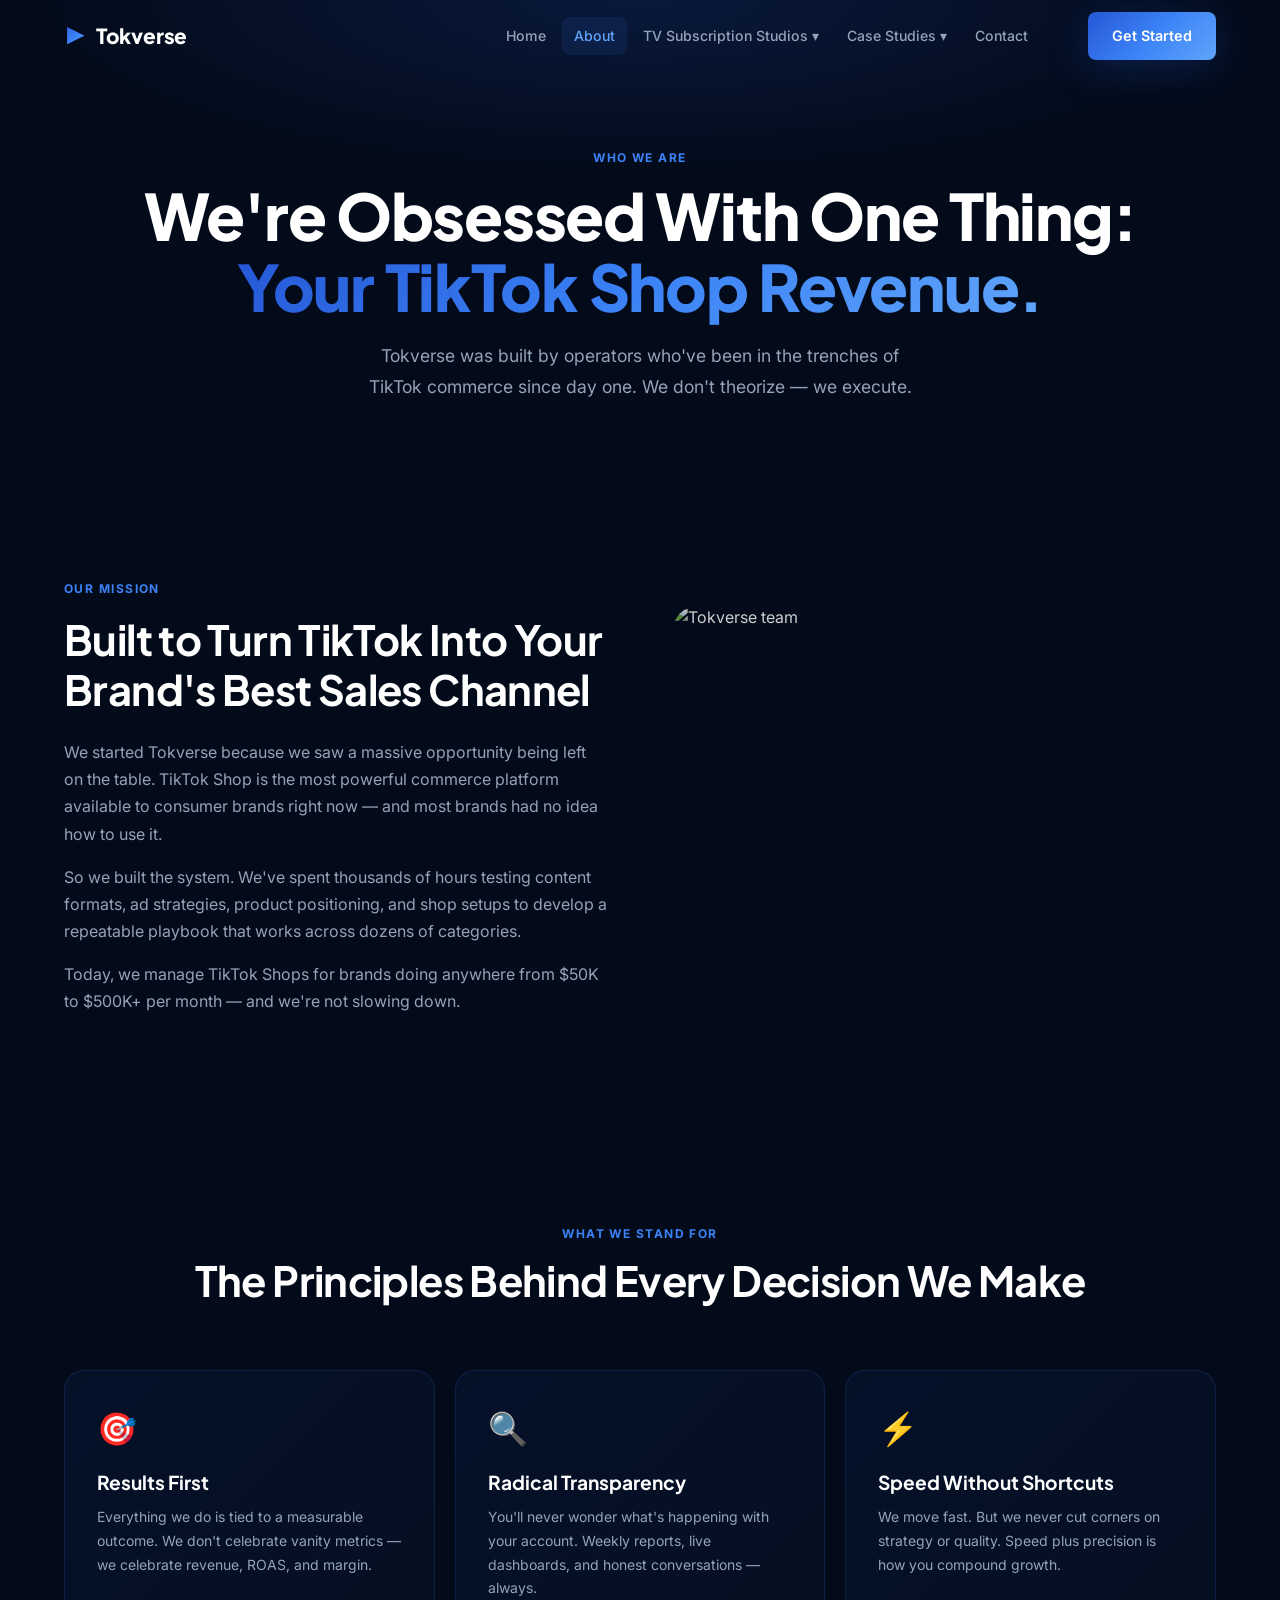
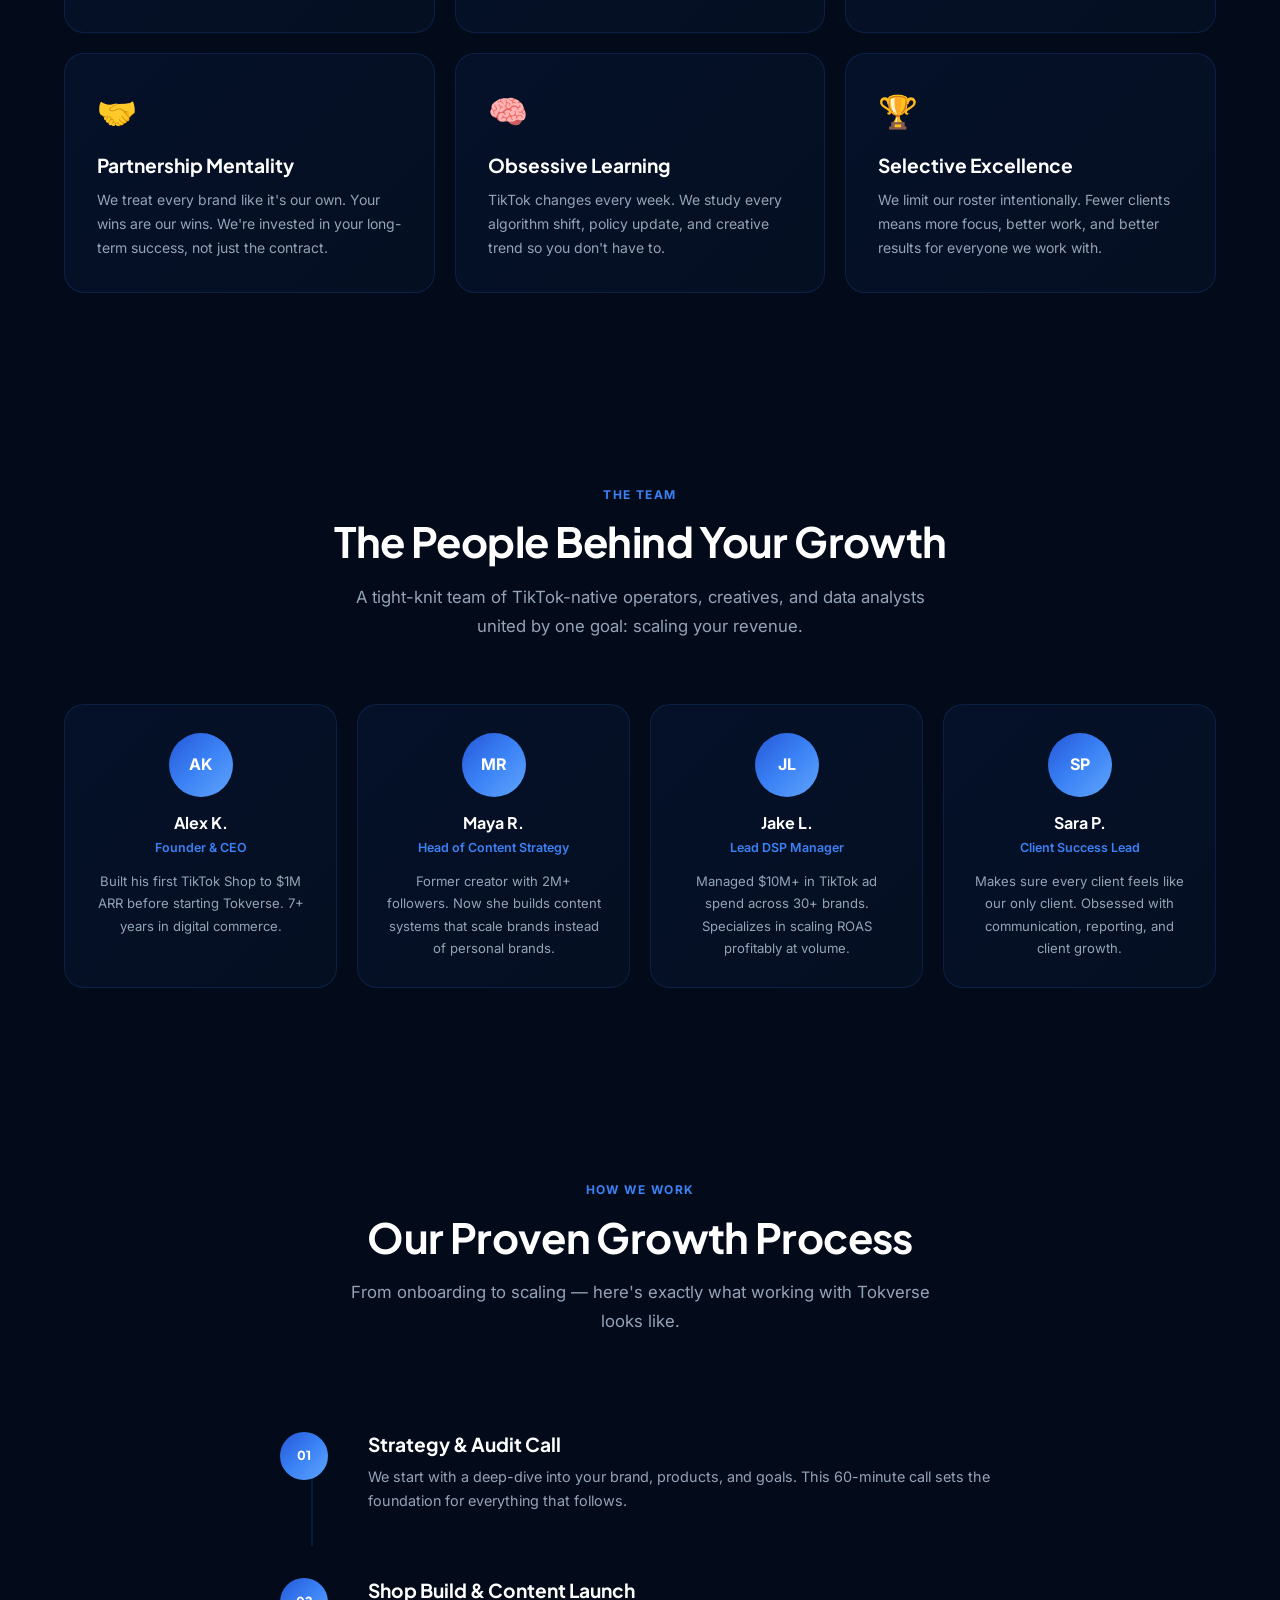
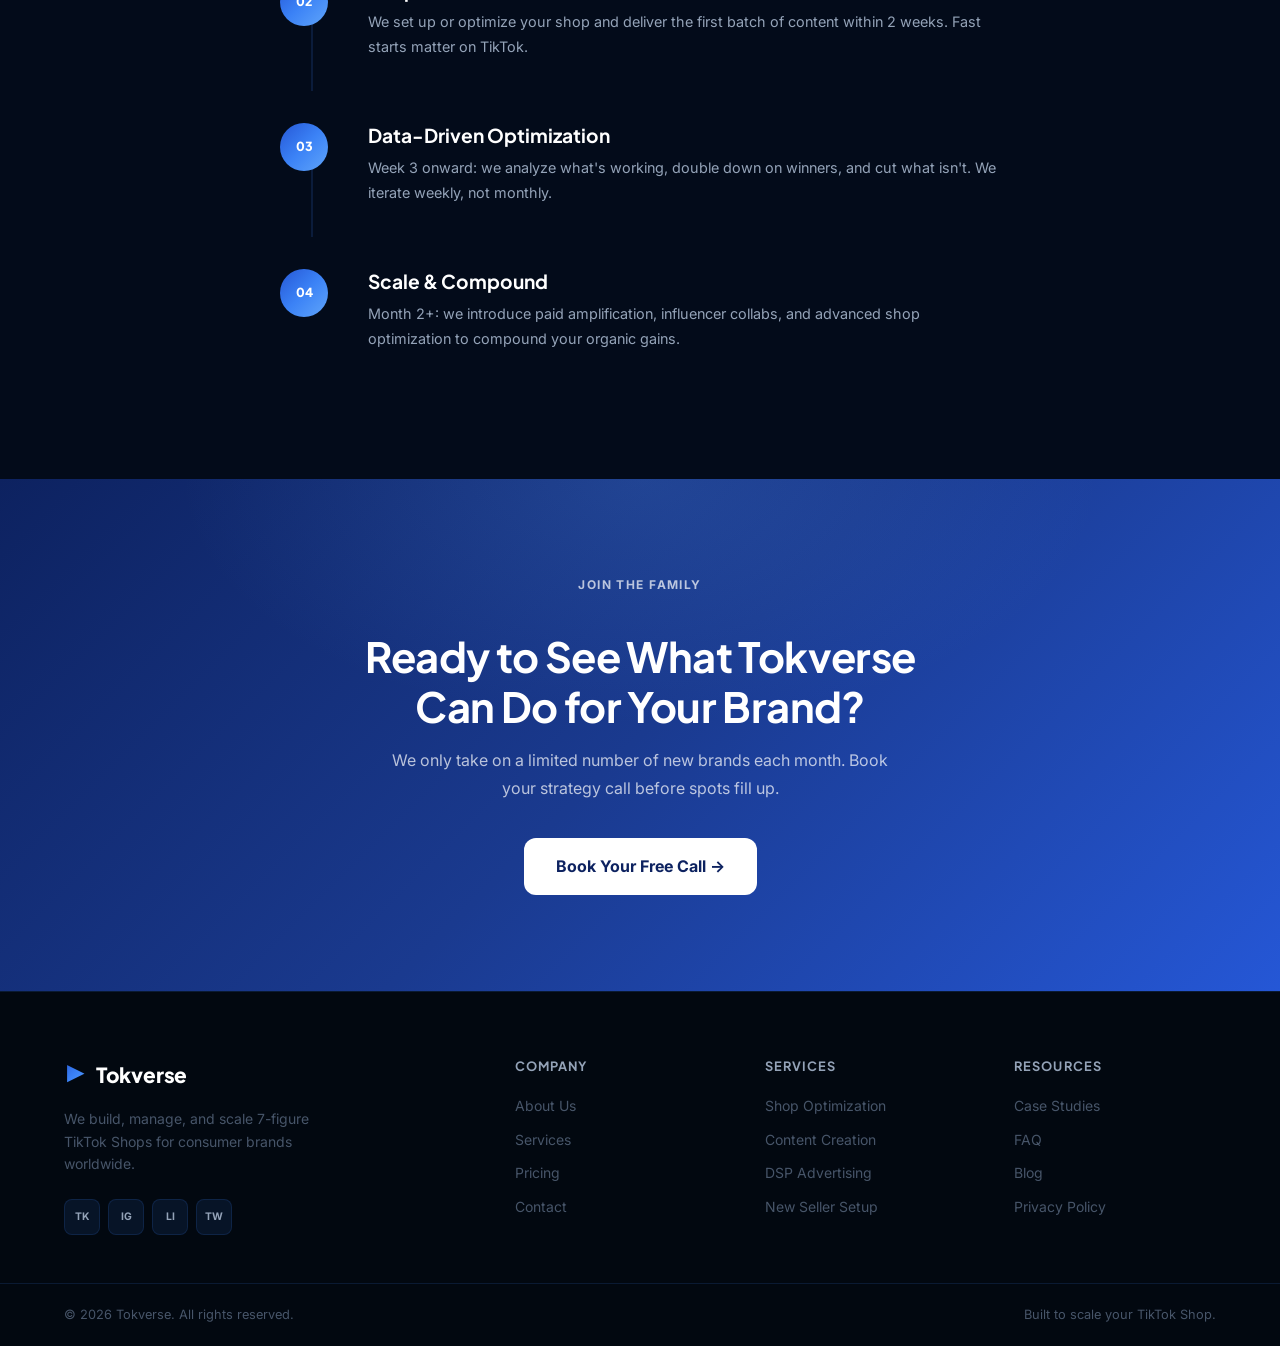
==== about.html @ 5b966907 "first commit" ====
<!DOCTYPE html>
<html lang="en">
<head>
  <meta charset="UTF-8" />
  <meta name="viewport" content="width=device-width, initial-scale=1.0" />
  <title>About Tokverse – TikTok Shop Growth Agency</title>
  <link rel="stylesheet" href="css/style.css" />
  <link href="https://fonts.googleapis.com/css2?family=Inter:wght@300;400;500;600;700;800;900&family=Plus+Jakarta+Sans:wght@400;500;600;700;800&display=swap" rel="stylesheet" />
</head>
<body>

  <!-- HEADER -->
  <header class="header" id="header">
    <nav class="nav container">
      <a href="index.html" class="logo">
        <span class="logo-icon">▶</span>
        <span class="logo-text">Tokverse</span>
      </a>
      <ul class="nav-links" id="navLinks">
        <li><a href="index.html" class="nav-link">Home</a></li>
        <li><a href="about.html" class="nav-link active">About</a></li>
        <li class="dropdown">
          <a href="#" class="nav-link">TV Subscription Studios <span>▾</span></a>
          <ul class="dropdown-menu">
            <li><a href="#">TikTok Shop</a></li>
            <li><a href="#">Content Creation</a></li>
            <li><a href="#">Brand Strategy</a></li>
          </ul>
        </li>
        <li class="dropdown">
          <a href="#" class="nav-link">Case Studies <span>▾</span></a>
          <ul class="dropdown-menu">
            <li><a href="#">Success Stories</a></li>
            <li><a href="#">Client Results</a></li>
          </ul>
        </li>
        <li><a href="contact.html" class="nav-link">Contact</a></li>
      </ul>
      <a href="contact.html" class="btn btn-primary">Get Started</a>
      <button class="hamburger" id="hamburger" aria-label="Toggle menu">
        <span></span><span></span><span></span>
      </button>
    </nav>
  </header>

  <!-- PAGE HERO -->
  <section class="page-hero">
    <div class="container">
      <p class="eyebrow">WHO WE ARE</p>
      <h1>We're Obsessed With One Thing:<br/><span class="gradient-text">Your TikTok Shop Revenue.</span></h1>
      <p class="page-hero-sub">Tokverse was built by operators who've been in the trenches of TikTok commerce since day one. We don't theorize — we execute.</p>
    </div>
  </section>

  <!-- MISSION -->
  <section class="mission section">
    <div class="container mission-inner">
      <div class="mission-content">
        <p class="eyebrow">OUR MISSION</p>
        <h2>Built to Turn TikTok Into Your Brand's Best Sales Channel</h2>
        <p>We started Tokverse because we saw a massive opportunity being left on the table. TikTok Shop is the most powerful commerce platform available to consumer brands right now — and most brands had no idea how to use it.</p>
        <p>So we built the system. We've spent thousands of hours testing content formats, ad strategies, product positioning, and shop setups to develop a repeatable playbook that works across dozens of categories.</p>
        <p>Today, we manage TikTok Shops for brands doing anywhere from $50K to $500K+ per month — and we're not slowing down.</p>
      </div>
      <div class="mission-image">
        <img src="https://images.unsplash.com/photo-1552581234-26160f608093?w=600&q=80" alt="Tokverse team" />
      </div>
    </div>
  </section>

  <!-- VALUES -->
  <section class="values section">
    <div class="container">
      <div class="section-header">
        <p class="eyebrow">WHAT WE STAND FOR</p>
        <h2>The Principles Behind Every Decision We Make</h2>
      </div>
      <div class="values-grid">
        <div class="value-card">
          <div class="value-icon">🎯</div>
          <h3>Results First</h3>
          <p>Everything we do is tied to a measurable outcome. We don't celebrate vanity metrics — we celebrate revenue, ROAS, and margin.</p>
        </div>
        <div class="value-card">
          <div class="value-icon">🔍</div>
          <h3>Radical Transparency</h3>
          <p>You'll never wonder what's happening with your account. Weekly reports, live dashboards, and honest conversations — always.</p>
        </div>
        <div class="value-card">
          <div class="value-icon">⚡</div>
          <h3>Speed Without Shortcuts</h3>
          <p>We move fast. But we never cut corners on strategy or quality. Speed plus precision is how you compound growth.</p>
        </div>
        <div class="value-card">
          <div class="value-icon">🤝</div>
          <h3>Partnership Mentality</h3>
          <p>We treat every brand like it's our own. Your wins are our wins. We're invested in your long-term success, not just the contract.</p>
        </div>
        <div class="value-card">
          <div class="value-icon">🧠</div>
          <h3>Obsessive Learning</h3>
          <p>TikTok changes every week. We study every algorithm shift, policy update, and creative trend so you don't have to.</p>
        </div>
        <div class="value-card">
          <div class="value-icon">🏆</div>
          <h3>Selective Excellence</h3>
          <p>We limit our roster intentionally. Fewer clients means more focus, better work, and better results for everyone we work with.</p>
        </div>
      </div>
    </div>
  </section>

  <!-- TEAM -->
  <section class="team section">
    <div class="container">
      <div class="section-header">
        <p class="eyebrow">THE TEAM</p>
        <h2>The People Behind Your Growth</h2>
        <p class="section-sub">A tight-knit team of TikTok-native operators, creatives, and data analysts united by one goal: scaling your revenue.</p>
      </div>
      <div class="team-grid">
        <div class="team-card">
          <div class="team-avatar">AK</div>
          <h3>Alex K.</h3>
          <div class="team-role">Founder & CEO</div>
          <p>Built his first TikTok Shop to $1M ARR before starting Tokverse. 7+ years in digital commerce.</p>
        </div>
        <div class="team-card">
          <div class="team-avatar">MR</div>
          <h3>Maya R.</h3>
          <div class="team-role">Head of Content Strategy</div>
          <p>Former creator with 2M+ followers. Now she builds content systems that scale brands instead of personal brands.</p>
        </div>
        <div class="team-card">
          <div class="team-avatar">JL</div>
          <h3>Jake L.</h3>
          <div class="team-role">Lead DSP Manager</div>
          <p>Managed $10M+ in TikTok ad spend across 30+ brands. Specializes in scaling ROAS profitably at volume.</p>
        </div>
        <div class="team-card">
          <div class="team-avatar">SP</div>
          <h3>Sara P.</h3>
          <div class="team-role">Client Success Lead</div>
          <p>Makes sure every client feels like our only client. Obsessed with communication, reporting, and client growth.</p>
        </div>
      </div>
    </div>
  </section>

  <!-- PROCESS -->
  <section class="process section">
    <div class="container">
      <div class="section-header">
        <p class="eyebrow">HOW WE WORK</p>
        <h2>Our Proven Growth Process</h2>
        <p class="section-sub">From onboarding to scaling — here's exactly what working with Tokverse looks like.</p>
      </div>
      <div class="process-timeline">
        <div class="process-step">
          <div class="ps-num">01</div>
          <div class="ps-content">
            <h3>Strategy & Audit Call</h3>
            <p>We start with a deep-dive into your brand, products, and goals. This 60-minute call sets the foundation for everything that follows.</p>
          </div>
        </div>
        <div class="process-step">
          <div class="ps-num">02</div>
          <div class="ps-content">
            <h3>Shop Build & Content Launch</h3>
            <p>We set up or optimize your shop and deliver the first batch of content within 2 weeks. Fast starts matter on TikTok.</p>
          </div>
        </div>
        <div class="process-step">
          <div class="ps-num">03</div>
          <div class="ps-content">
            <h3>Data-Driven Optimization</h3>
            <p>Week 3 onward: we analyze what's working, double down on winners, and cut what isn't. We iterate weekly, not monthly.</p>
          </div>
        </div>
        <div class="process-step">
          <div class="ps-num">04</div>
          <div class="ps-content">
            <h3>Scale & Compound</h3>
            <p>Month 2+: we introduce paid amplification, influencer collabs, and advanced shop optimization to compound your organic gains.</p>
          </div>
        </div>
      </div>
    </div>
  </section>

  <!-- CTA BANNER -->
  <section class="cta-banner">
    <div class="container cta-content">
      <p class="eyebrow">JOIN THE FAMILY</p>
      <h2>Ready to See What Tokverse<br/>Can Do for Your Brand?</h2>
      <p>We only take on a limited number of new brands each month. Book your strategy call before spots fill up.</p>
      <a href="contact.html" class="btn btn-white btn-lg">Book Your Free Call →</a>
    </div>
  </section>

  <!-- FOOTER -->
  <footer class="footer">
    <div class="container footer-inner">
      <div class="footer-brand">
        <a href="index.html" class="logo">
          <span class="logo-icon">▶</span>
          <span class="logo-text">Tokverse</span>
        </a>
        <p>We build, manage, and scale 7-figure TikTok Shops for consumer brands worldwide.</p>
        <div class="social-links">
          <a href="#" class="social-link">TK</a>
          <a href="#" class="social-link">IG</a>
          <a href="#" class="social-link">LI</a>
          <a href="#" class="social-link">TW</a>
        </div>
      </div>
      <div class="footer-links">
        <h4>Company</h4>
        <ul>
          <li><a href="about.html">About Us</a></li>
          <li><a href="index.html#services">Services</a></li>
          <li><a href="index.html#pricing">Pricing</a></li>
          <li><a href="contact.html">Contact</a></li>
        </ul>
      </div>
      <div class="footer-links">
        <h4>Services</h4>
        <ul>
          <li><a href="#">Shop Optimization</a></li>
          <li><a href="#">Content Creation</a></li>
          <li><a href="#">DSP Advertising</a></li>
          <li><a href="#">New Seller Setup</a></li>
        </ul>
      </div>
      <div class="footer-links">
        <h4>Resources</h4>
        <ul>
          <li><a href="#">Case Studies</a></li>
          <li><a href="index.html#faq">FAQ</a></li>
          <li><a href="#">Blog</a></li>
          <li><a href="#">Privacy Policy</a></li>
        </ul>
      </div>
    </div>
    <div class="footer-bottom">
      <div class="container">
        <p>© 2026 Tokverse. All rights reserved.</p>
        <p>Built to scale your TikTok Shop.</p>
      </div>
    </div>
  </footer>

  <script src="js/main.js"></script>
</body>
</html>
---- css/style.css ----
/* =====================================================
   TOKVERSE – Blue Theme CSS
   ===================================================== */

/* ---- RESET & BASE ---- */
*, *::before, *::after { box-sizing: border-box; margin: 0; padding: 0; }

:root {
  --blue-900: #03091a;
  --blue-800: #060f2e;
  --blue-700: #0a1845;
  --blue-600: #0d2260;
  --blue-500: #1a3a8f;
  --blue-400: #2557d6;
  --blue-300: #3b82f6;
  --blue-200: #60a5fa;
  --blue-100: #bfdbfe;
  --blue-glow: #2557d6;

  --accent: #3b82f6;
  --accent-light: #60a5fa;
  --accent-dark: #1d4ed8;

  --white: #ffffff;
  --gray-50: #f8fafc;
  --gray-100: #f1f5f9;
  --gray-200: #e2e8f0;
  --gray-400: #94a3b8;
  --gray-600: #475569;

  --bg-dark: #030b1a;
  --bg-card: #070f24;
  --bg-card-hover: #0c1a3a;
  --border: rgba(59, 130, 246, 0.15);
  --border-hover: rgba(59, 130, 246, 0.4);

  --gradient-primary: linear-gradient(135deg, #2557d6 0%, #3b82f6 50%, #60a5fa 100%);
  --gradient-glow: radial-gradient(ellipse at center, rgba(37,87,214,0.3) 0%, transparent 70%);
  --gradient-card: linear-gradient(135deg, rgba(37,87,214,0.08) 0%, rgba(59,130,246,0.04) 100%);

  --font-display: 'Plus Jakarta Sans', sans-serif;
  --font-body: 'Inter', sans-serif;

  --radius-sm: 8px;
  --radius-md: 12px;
  --radius-lg: 20px;
  --radius-xl: 28px;

  --shadow-sm: 0 2px 8px rgba(0,0,0,0.3);
  --shadow-md: 0 8px 32px rgba(0,0,0,0.4);
  --shadow-blue: 0 8px 40px rgba(37,87,214,0.25);
  --shadow-blue-lg: 0 16px 64px rgba(37,87,214,0.35);

  --transition: 0.25s ease;
}

html { scroll-behavior: smooth; }

body {
  font-family: var(--font-body);
  background: var(--bg-dark);
  color: var(--white);
  line-height: 1.6;
  overflow-x: hidden;
}

img { max-width: 100%; display: block; }
a { text-decoration: none; color: inherit; }

/* ---- UTILITIES ---- */
.container {
  max-width: 1200px;
  margin: 0 auto;
  padding: 0 24px;
}

.section { padding: 96px 0; }
.section-sm { padding: 48px 0; }

.gradient-text {
  background: var(--gradient-primary);
  -webkit-background-clip: text;
  -webkit-text-fill-color: transparent;
  background-clip: text;
}

.eyebrow {
  font-size: 12px;
  font-weight: 700;
  letter-spacing: 0.12em;
  color: var(--accent);
  text-transform: uppercase;
  margin-bottom: 12px;
  display: block;
}

.section-header {
  text-align: center;
  margin-bottom: 64px;
}
.section-header h2 { margin-bottom: 16px; }
.section-sub {
  color: var(--gray-400);
  font-size: 1.05rem;
  max-width: 600px;
  margin: 0 auto;
  line-height: 1.7;
}

/* ---- TYPOGRAPHY ---- */
h1 {
  font-family: var(--font-display);
  font-size: clamp(2.4rem, 5vw, 4rem);
  font-weight: 800;
  line-height: 1.1;
  letter-spacing: -0.02em;
}
h2 {
  font-family: var(--font-display);
  font-size: clamp(1.75rem, 3.5vw, 2.6rem);
  font-weight: 700;
  line-height: 1.2;
  letter-spacing: -0.015em;
}
h3 {
  font-family: var(--font-display);
  font-size: 1.2rem;
  font-weight: 700;
  line-height: 1.3;
}
h4 {
  font-family: var(--font-display);
  font-size: 1rem;
  font-weight: 600;
}
p { color: var(--gray-400); line-height: 1.7; }

/* ---- BUTTONS ---- */
.btn {
  display: inline-flex;
  align-items: center;
  justify-content: center;
  gap: 8px;
  padding: 12px 24px;
  border-radius: var(--radius-sm);
  font-family: var(--font-body);
  font-size: 0.9rem;
  font-weight: 600;
  cursor: pointer;
  border: none;
  transition: all var(--transition);
  white-space: nowrap;
}
.btn-lg { padding: 16px 32px; font-size: 1rem; border-radius: var(--radius-md); }
.btn-sm { padding: 8px 16px; font-size: 0.85rem; }
.btn-block { width: 100%; }

.btn-primary {
  background: var(--gradient-primary);
  color: var(--white);
  box-shadow: var(--shadow-blue);
}
.btn-primary:hover {
  transform: translateY(-2px);
  box-shadow: var(--shadow-blue-lg);
}

.btn-ghost {
  background: rgba(59,130,246,0.1);
  color: var(--accent-light);
  border: 1px solid var(--border);
}
.btn-ghost:hover {
  background: rgba(59,130,246,0.2);
  border-color: var(--border-hover);
}

.btn-outline {
  background: transparent;
  color: var(--accent-light);
  border: 1.5px solid var(--border-hover);
}
.btn-outline:hover {
  background: rgba(59,130,246,0.1);
  border-color: var(--accent);
  transform: translateY(-2px);
}

.btn-white {
  background: var(--white);
  color: var(--blue-600);
  font-weight: 700;
}
.btn-white:hover {
  background: var(--blue-100);
  transform: translateY(-2px);
  box-shadow: 0 12px 40px rgba(255,255,255,0.2);
}

/* ---- LOGO ---- */
.logo {
  display: flex;
  align-items: center;
  gap: 10px;
  font-family: var(--font-display);
  font-weight: 800;
  font-size: 1.3rem;
  color: var(--white);
  letter-spacing: -0.01em;
}
.logo-icon {
  background: var(--gradient-primary);
  -webkit-background-clip: text;
  -webkit-text-fill-color: transparent;
  background-clip: text;
  font-size: 1.4rem;
}

/* =====================================================
   HEADER
   ===================================================== */
.header {
  position: fixed;
  top: 0;
  left: 0;
  right: 0;
  z-index: 100;
  padding: 0;
  background: transparent;
  transition: background var(--transition), backdrop-filter var(--transition);
}
.header.scrolled {
  background: rgba(3, 9, 26, 0.92);
  backdrop-filter: blur(16px);
  border-bottom: 1px solid var(--border);
}

.nav {
  display: flex;
  align-items: center;
  gap: 32px;
  height: 72px;
}

.nav-links {
  list-style: none;
  display: flex;
  align-items: center;
  gap: 4px;
  margin-left: auto;
  margin-right: 16px;
}

.nav-link {
  font-size: 0.88rem;
  font-weight: 500;
  color: var(--gray-400);
  padding: 8px 12px;
  border-radius: var(--radius-sm);
  transition: color var(--transition), background var(--transition);
  display: flex;
  align-items: center;
  gap: 4px;
}
.nav-link:hover,
.nav-link.active {
  color: var(--white);
  background: rgba(59,130,246,0.1);
}
.nav-link.active { color: var(--accent-light); }

/* Dropdown */
.dropdown { position: relative; }
.dropdown-menu {
  display: none;
  position: absolute;
  top: calc(100% + 8px);
  left: 0;
  background: var(--bg-card);
  border: 1px solid var(--border);
  border-radius: var(--radius-md);
  padding: 8px;
  min-width: 180px;
  list-style: none;
  box-shadow: var(--shadow-md);
  z-index: 200;
}
.dropdown-menu li a {
  display: block;
  padding: 10px 14px;
  font-size: 0.875rem;
  color: var(--gray-400);
  border-radius: var(--radius-sm);
  transition: all var(--transition);
}
.dropdown-menu li a:hover {
  color: var(--white);
  background: rgba(59,130,246,0.1);
}
.dropdown:hover .dropdown-menu { display: block; }

/* Hamburger */
.hamburger {
  display: none;
  flex-direction: column;
  gap: 5px;
  background: none;
  border: none;
  cursor: pointer;
  padding: 8px;
  margin-left: auto;
}
.hamburger span {
  display: block;
  width: 24px;
  height: 2px;
  background: var(--white);
  border-radius: 2px;
  transition: all var(--transition);
}

/* =====================================================
   HERO
   ===================================================== */
.hero {
  position: relative;
  min-height: 100vh;
  display: flex;
  align-items: center;
  padding-top: 72px;
  overflow: hidden;
}

.hero-bg {
  position: absolute;
  inset: 0;
  background:
    radial-gradient(ellipse 80% 60% at 50% 0%, rgba(37,87,214,0.2) 0%, transparent 60%),
    radial-gradient(ellipse 50% 40% at 80% 30%, rgba(59,130,246,0.08) 0%, transparent 50%),
    var(--bg-dark);
}

.hero-grid-overlay {
  position: absolute;
  inset: 0;
  background-image:
    linear-gradient(rgba(59,130,246,0.05) 1px, transparent 1px),
    linear-gradient(90deg, rgba(59,130,246,0.05) 1px, transparent 1px);
  background-size: 60px 60px;
  mask-image: radial-gradient(ellipse 80% 80% at 50% 50%, black 0%, transparent 70%);
  pointer-events: none;
}

.hero-content {
  position: relative;
  z-index: 1;
  padding-top: 80px;
  padding-bottom: 80px;
  max-width: 800px;
}

.hero-badge {
  display: inline-flex;
  align-items: center;
  gap: 8px;
  padding: 8px 16px;
  background: rgba(37,87,214,0.15);
  border: 1px solid rgba(59,130,246,0.3);
  border-radius: 100px;
  font-size: 0.78rem;
  font-weight: 600;
  letter-spacing: 0.08em;
  color: var(--accent-light);
  text-transform: uppercase;
  margin-bottom: 28px;
}

.hero-title {
  margin-bottom: 24px;
  color: var(--white);
}

.hero-subtitle {
  font-size: 1.1rem;
  color: var(--gray-400);
  max-width: 540px;
  margin-bottom: 40px;
  line-height: 1.75;
}

.hero-ctas {
  display: flex;
  gap: 16px;
  flex-wrap: wrap;
}

/* =====================================================
   BRANDS
   ===================================================== */
.brands {
  border-top: 1px solid var(--border);
  border-bottom: 1px solid var(--border);
  background: rgba(37,87,214,0.03);
  overflow: hidden;
}

.brands-label {
  text-align: center;
  font-size: 0.8rem;
  font-weight: 600;
  letter-spacing: 0.1em;
  color: var(--gray-600);
  text-transform: uppercase;
  margin-bottom: 24px;
}

.brands-track {
  display: flex;
  gap: 48px;
  animation: brandScroll 20s linear infinite;
  width: max-content;
}

.brand-item {
  font-family: var(--font-display);
  font-weight: 700;
  font-size: 0.95rem;
  color: var(--gray-600);
  white-space: nowrap;
  letter-spacing: -0.01em;
  transition: color var(--transition);
}
.brand-item:hover { color: var(--accent-light); }

@keyframes brandScroll {
  from { transform: translateX(0); }
  to { transform: translateX(-50%); }
}

/* =====================================================
   SERVICES
   ===================================================== */
.services-grid {
  display: grid;
  grid-template-columns: repeat(3, 1fr);
  gap: 20px;
}

.service-card {
  background: var(--gradient-card);
  border: 1px solid var(--border);
  border-radius: var(--radius-lg);
  padding: 32px;
  transition: all var(--transition);
  cursor: default;
}
.service-card:hover {
  border-color: var(--border-hover);
  background: linear-gradient(135deg, rgba(37,87,214,0.12) 0%, rgba(59,130,246,0.06) 100%);
  transform: translateY(-4px);
  box-shadow: var(--shadow-blue);
}
.service-icon {
  font-size: 2rem;
  margin-bottom: 16px;
}
.service-card h3 { color: var(--white); margin-bottom: 10px; }
.service-card p { font-size: 0.9rem; }

/* =====================================================
   TRUSTED
   ===================================================== */
.trusted { background: rgba(37,87,214,0.03); }
.trusted-inner {
  display: grid;
  grid-template-columns: 1fr 1fr;
  gap: 64px;
  align-items: center;
}
.trusted-image {
  position: relative;
  border-radius: var(--radius-xl);
  overflow: visible;
}
.trusted-image img {
  border-radius: var(--radius-xl);
  width: 100%;
  object-fit: cover;
  height: 400px;
  filter: brightness(0.85) saturate(0.9);
}
.trusted-image-badge {
  position: absolute;
  bottom: -20px;
  right: -20px;
  background: var(--gradient-primary);
  border-radius: var(--radius-md);
  padding: 20px 24px;
  text-align: center;
  box-shadow: var(--shadow-blue-lg);
}
.badge-num {
  display: block;
  font-family: var(--font-display);
  font-size: 2.2rem;
  font-weight: 800;
  color: var(--white);
  line-height: 1;
}
.badge-label {
  display: block;
  font-size: 0.75rem;
  color: rgba(255,255,255,0.8);
  font-weight: 600;
  margin-top: 4px;
}
.trusted-content h2 { margin-bottom: 20px; color: var(--white); }
.trusted-content p { margin-bottom: 20px; }
.trusted-list {
  list-style: none;
  margin-bottom: 32px;
  display: flex;
  flex-direction: column;
  gap: 10px;
}
.trusted-list li {
  font-size: 0.9rem;
  color: var(--gray-400);
  display: flex;
  align-items: center;
  gap: 8px;
}
.trusted-list li { color: var(--white); }

/* =====================================================
   FUELING
   ===================================================== */
.fueling-inner {
  display: grid;
  grid-template-columns: 1fr 1fr;
  gap: 64px;
  align-items: start;
}
.fueling-content h2 { margin-bottom: 20px; color: var(--white); }
.fueling-content p { margin-bottom: 32px; }
.fueling-steps { display: flex; flex-direction: column; gap: 16px; }
.step-card {
  background: var(--gradient-card);
  border: 1px solid var(--border);
  border-radius: var(--radius-md);
  padding: 24px;
  transition: all var(--transition);
}
.step-card:hover {
  border-color: var(--border-hover);
  transform: translateX(4px);
}
.step-num {
  font-family: var(--font-display);
  font-size: 0.75rem;
  font-weight: 800;
  letter-spacing: 0.1em;
  color: var(--accent);
  margin-bottom: 8px;
}
.step-card h4 { color: var(--white); margin-bottom: 6px; }
.step-card p { font-size: 0.875rem; }

/* =====================================================
   STATS
   ===================================================== */
.stats {
  background: var(--gradient-primary);
  padding: 60px 0;
}
.stats-grid {
  display: grid;
  grid-template-columns: repeat(4, 1fr);
  gap: 32px;
  text-align: center;
}
.stat-item p {
  font-size: 0.85rem;
  color: rgba(255,255,255,0.7);
  margin-top: 6px;
  font-weight: 500;
}
.stat-num {
  font-family: var(--font-display);
  font-size: 3rem;
  font-weight: 800;
  color: var(--white);
  line-height: 1;
}
.stat-unit {
  font-family: var(--font-display);
  font-size: 2rem;
  font-weight: 800;
  color: rgba(255,255,255,0.7);
}

/* =====================================================
   FEATURES
   ===================================================== */
.features-grid {
  display: grid;
  grid-template-columns: 1fr 1fr;
  gap: 20px;
}
.feature-card {
  background: var(--gradient-card);
  border: 1px solid var(--border);
  border-radius: var(--radius-lg);
  padding: 32px;
  transition: all var(--transition);
}
.feature-card:hover {
  border-color: var(--border-hover);
  transform: translateY(-4px);
  box-shadow: var(--shadow-blue);
}
.feature-main {
  background: linear-gradient(135deg, rgba(37,87,214,0.15) 0%, rgba(59,130,246,0.08) 100%);
  border-color: rgba(59,130,246,0.3);
}
.feature-tag {
  display: inline-block;
  font-size: 0.72rem;
  font-weight: 700;
  letter-spacing: 0.1em;
  text-transform: uppercase;
  color: var(--accent);
  margin-bottom: 12px;
}
.feature-card h3 { color: var(--white); margin-bottom: 12px; font-size: 1.05rem; }
.feature-card p { font-size: 0.875rem; margin-bottom: 20px; }
.feature-rated { text-align: center; }
.rating-stars { font-size: 1.5rem; color: #fbbf24; margin-bottom: 8px; }
.rating-num {
  font-family: var(--font-display);
  font-size: 3.5rem;
  font-weight: 800;
  color: var(--white);
  line-height: 1;
  margin-bottom: 4px;
}
.rating-label { font-size: 0.8rem; color: var(--gray-400); margin-bottom: 16px; }

/* =====================================================
   RESULTS
   ===================================================== */
.results-grid {
  display: grid;
  grid-template-columns: repeat(4, 1fr);
  gap: 20px;
}
.result-card {
  background: var(--gradient-card);
  border: 1px solid var(--border);
  border-radius: var(--radius-lg);
  padding: 28px;
  transition: all var(--transition);
}
.result-card:hover {
  border-color: var(--border-hover);
  transform: translateY(-4px);
  box-shadow: var(--shadow-blue);
}
.result-logo {
  font-family: var(--font-display);
  font-weight: 700;
  font-size: 1rem;
  color: var(--white);
  margin-bottom: 20px;
  padding-bottom: 16px;
  border-bottom: 1px solid var(--border);
}
.result-stats {
  display: grid;
  grid-template-columns: 1fr 1fr;
  gap: 12px;
  margin-bottom: 16px;
}
.r-num {
  display: block;
  font-family: var(--font-display);
  font-size: 1.4rem;
  font-weight: 800;
  color: var(--accent-light);
  line-height: 1;
}
.r-label {
  display: block;
  font-size: 0.7rem;
  color: var(--gray-400);
  font-weight: 500;
  margin-top: 3px;
}
.r-desc { font-size: 0.82rem; color: var(--gray-400); }

/* =====================================================
   PRICING
   ===================================================== */
.pricing { background: rgba(37,87,214,0.03); }
.pricing-grid {
  display: grid;
  grid-template-columns: repeat(3, 1fr);
  gap: 24px;
  align-items: start;
}
.pricing-card {
  background: var(--gradient-card);
  border: 1px solid var(--border);
  border-radius: var(--radius-xl);
  padding: 36px;
  position: relative;
  transition: all var(--transition);
}
.pricing-card:hover {
  transform: translateY(-4px);
  border-color: var(--border-hover);
}
.pricing-featured {
  border-color: rgba(59,130,246,0.5);
  background: linear-gradient(135deg, rgba(37,87,214,0.12) 0%, rgba(59,130,246,0.06) 100%);
  transform: scale(1.04);
  box-shadow: var(--shadow-blue-lg);
}
.pricing-featured:hover { transform: scale(1.04) translateY(-4px); }
.plan-badge {
  position: absolute;
  top: -14px;
  left: 50%;
  transform: translateX(-50%);
  background: var(--gradient-primary);
  color: var(--white);
  font-size: 0.72rem;
  font-weight: 700;
  letter-spacing: 0.05em;
  padding: 6px 16px;
  border-radius: 100px;
  white-space: nowrap;
}
.plan-name {
  font-family: var(--font-display);
  font-size: 1.1rem;
  font-weight: 700;
  color: var(--white);
  margin-bottom: 16px;
}
.plan-price {
  margin-bottom: 28px;
  display: flex;
  align-items: baseline;
  gap: 8px;
  flex-wrap: wrap;
}
.price-strike {
  font-size: 1rem;
  color: var(--gray-600);
  text-decoration: line-through;
}
.price-main {
  font-family: var(--font-display);
  font-size: 2.8rem;
  font-weight: 800;
  color: var(--white);
  line-height: 1;
}
.price-period { font-size: 0.9rem; color: var(--gray-400); }
.plan-features {
  list-style: none;
  display: flex;
  flex-direction: column;
  gap: 10px;
  margin-bottom: 28px;
}
.plan-features li {
  font-size: 0.875rem;
  color: var(--gray-400);
  display: flex;
  align-items: flex-start;
  gap: 8px;
}

/* =====================================================
   TESTIMONIALS
   ===================================================== */
.testimonials-grid {
  display: grid;
  grid-template-columns: repeat(3, 1fr);
  gap: 24px;
}
.testimonial-card {
  background: var(--gradient-card);
  border: 1px solid var(--border);
  border-radius: var(--radius-lg);
  padding: 32px;
  transition: all var(--transition);
}
.testimonial-card:hover {
  border-color: var(--border-hover);
  transform: translateY(-4px);
  box-shadow: var(--shadow-blue);
}
.t-stars { color: #fbbf24; font-size: 1rem; margin-bottom: 16px; letter-spacing: 2px; }
.t-text {
  font-size: 0.9rem;
  color: var(--gray-400);
  line-height: 1.7;
  font-style: italic;
  margin-bottom: 24px;
}
.t-author { display: flex; align-items: center; gap: 12px; }
.t-avatar {
  width: 44px;
  height: 44px;
  border-radius: 50%;
  background: var(--gradient-primary);
  display: flex;
  align-items: center;
  justify-content: center;
  font-size: 0.75rem;
  font-weight: 700;
  color: var(--white);
  flex-shrink: 0;
}
.t-name { font-size: 0.9rem; font-weight: 600; color: var(--white); }
.t-role { font-size: 0.78rem; color: var(--gray-600); }

/* =====================================================
   FAQ
   ===================================================== */
.faq-inner {
  display: grid;
  grid-template-columns: 300px 1fr;
  gap: 64px;
  align-items: start;
}
.faq-header h2 { color: var(--white); }
.faq-list { display: flex; flex-direction: column; gap: 12px; }
.faq-item {
  background: var(--gradient-card);
  border: 1px solid var(--border);
  border-radius: var(--radius-md);
  overflow: hidden;
  transition: border-color var(--transition);
}
.faq-item:has(.faq-question[aria-expanded="true"]) {
  border-color: var(--border-hover);
}
.faq-question {
  width: 100%;
  background: none;
  border: none;
  padding: 20px 24px;
  display: flex;
  align-items: center;
  justify-content: space-between;
  gap: 16px;
  cursor: pointer;
  font-family: var(--font-body);
  font-size: 0.95rem;
  font-weight: 600;
  color: var(--white);
  text-align: left;
  transition: color var(--transition);
}
.faq-question:hover { color: var(--accent-light); }
.faq-icon {
  width: 28px;
  height: 28px;
  border-radius: 50%;
  background: rgba(59,130,246,0.15);
  display: flex;
  align-items: center;
  justify-content: center;
  font-size: 1.2rem;
  font-weight: 400;
  color: var(--accent);
  flex-shrink: 0;
  transition: all var(--transition);
}
.faq-question[aria-expanded="true"] .faq-icon {
  background: var(--accent);
  color: var(--white);
  transform: rotate(45deg);
}
.faq-answer {
  display: none;
  padding: 0 24px 20px;
}
.faq-answer.open { display: block; }
.faq-answer p { font-size: 0.9rem; }

/* =====================================================
   CTA BANNER
   ===================================================== */
.cta-banner {
  background: linear-gradient(135deg, #0d2260 0%, #1a3a8f 50%, #2557d6 100%);
  padding: 96px 0;
  text-align: center;
  position: relative;
  overflow: hidden;
}
.cta-banner::before {
  content: '';
  position: absolute;
  inset: 0;
  background: radial-gradient(ellipse 60% 80% at 50% 0%, rgba(96,165,250,0.15) 0%, transparent 60%);
  pointer-events: none;
}
.cta-content { position: relative; z-index: 1; }
.cta-content h2 { color: var(--white); margin-bottom: 16px; }
.cta-content p { color: rgba(255,255,255,0.7); max-width: 500px; margin: 0 auto 36px; }

/* =====================================================
   PAGE HERO (inner pages)
   ===================================================== */
.page-hero {
  padding: 148px 0 80px;
  text-align: center;
  position: relative;
  overflow: hidden;
}
.page-hero::before {
  content: '';
  position: absolute;
  inset: 0;
  background:
    radial-gradient(ellipse 80% 60% at 50% 0%, rgba(37,87,214,0.18) 0%, transparent 60%),
    var(--bg-dark);
}
.page-hero .container { position: relative; z-index: 1; }
.page-hero h1 { color: var(--white); margin-bottom: 20px; }
.page-hero-sub {
  font-size: 1.1rem;
  color: var(--gray-400);
  max-width: 560px;
  margin: 0 auto;
  line-height: 1.75;
}

/* =====================================================
   ABOUT PAGE
   ===================================================== */
.mission-inner {
  display: grid;
  grid-template-columns: 1fr 1fr;
  gap: 64px;
  align-items: center;
}
.mission-content h2 { margin-bottom: 24px; color: var(--white); }
.mission-content p { margin-bottom: 16px; }
.mission-image img {
  border-radius: var(--radius-xl);
  height: 400px;
  width: 100%;
  object-fit: cover;
  filter: brightness(0.8) saturate(0.8);
}

.values-grid {
  display: grid;
  grid-template-columns: repeat(3, 1fr);
  gap: 20px;
}
.value-card {
  background: var(--gradient-card);
  border: 1px solid var(--border);
  border-radius: var(--radius-lg);
  padding: 32px;
  transition: all var(--transition);
}
.value-card:hover {
  border-color: var(--border-hover);
  transform: translateY(-4px);
  box-shadow: var(--shadow-blue);
}
.value-icon { font-size: 2rem; margin-bottom: 16px; }
.value-card h3 { color: var(--white); margin-bottom: 10px; }
.value-card p { font-size: 0.875rem; }

.team-grid {
  display: grid;
  grid-template-columns: repeat(4, 1fr);
  gap: 20px;
}
.team-card {
  background: var(--gradient-card);
  border: 1px solid var(--border);
  border-radius: var(--radius-lg);
  padding: 28px;
  text-align: center;
  transition: all var(--transition);
}
.team-card:hover {
  border-color: var(--border-hover);
  transform: translateY(-4px);
  box-shadow: var(--shadow-blue);
}
.team-avatar {
  width: 64px;
  height: 64px;
  background: var(--gradient-primary);
  border-radius: 50%;
  display: flex;
  align-items: center;
  justify-content: center;
  font-size: 1rem;
  font-weight: 700;
  color: var(--white);
  margin: 0 auto 16px;
}
.team-card h3 { color: var(--white); margin-bottom: 4px; font-size: 1rem; }
.team-role {
  font-size: 0.78rem;
  color: var(--accent);
  font-weight: 600;
  margin-bottom: 12px;
}
.team-card p { font-size: 0.82rem; }

.process-timeline {
  display: flex;
  flex-direction: column;
  gap: 0;
  max-width: 720px;
  margin: 0 auto;
}
.process-step {
  display: grid;
  grid-template-columns: 64px 1fr;
  gap: 24px;
  padding: 32px 0;
  position: relative;
}
.process-step:not(:last-child)::after {
  content: '';
  position: absolute;
  left: 31px;
  top: 64px;
  bottom: 0;
  width: 2px;
  background: var(--border);
}
.ps-num {
  width: 48px;
  height: 48px;
  background: var(--gradient-primary);
  border-radius: 50%;
  display: flex;
  align-items: center;
  justify-content: center;
  font-family: var(--font-display);
  font-size: 0.78rem;
  font-weight: 800;
  color: var(--white);
  flex-shrink: 0;
  position: relative;
  z-index: 1;
}
.ps-content h3 { color: var(--white); margin-bottom: 8px; }
.ps-content p { font-size: 0.9rem; }

/* =====================================================
   CONTACT PAGE
   ===================================================== */
.contact-inner {
  display: grid;
  grid-template-columns: 1fr 400px;
  gap: 48px;
  align-items: start;
}

.contact-form-wrapper {
  background: var(--gradient-card);
  border: 1px solid var(--border);
  border-radius: var(--radius-xl);
  padding: 48px;
}
.contact-form-wrapper h2 { color: var(--white); margin-bottom: 8px; }
.form-sub { margin-bottom: 36px; font-size: 0.9rem; }

.contact-form { display: flex; flex-direction: column; gap: 20px; }
.form-row { display: grid; grid-template-columns: 1fr 1fr; gap: 20px; }
.form-group { display: flex; flex-direction: column; gap: 8px; }

.form-group label {
  font-size: 0.85rem;
  font-weight: 600;
  color: var(--white);
}
.required { color: var(--accent); }

.form-group input,
.form-group select,
.form-group textarea {
  background: rgba(255,255,255,0.04);
  border: 1px solid var(--border);
  border-radius: var(--radius-sm);
  padding: 12px 16px;
  font-family: var(--font-body);
  font-size: 0.9rem;
  color: var(--white);
  transition: all var(--transition);
  outline: none;
  width: 100%;
}
.form-group select {
  appearance: none;
  background-image: url("data:image/svg+xml,%3Csvg xmlns='http://www.w3.org/2000/svg' width='12' height='8' viewBox='0 0 12 8'%3E%3Cpath fill='%2360a5fa' d='M6 8L0 0h12z'/%3E%3C/svg%3E");
  background-repeat: no-repeat;
  background-position: right 16px center;
  padding-right: 40px;
}
.form-group select option { background: var(--blue-800); color: var(--white); }

.form-group input:focus,
.form-group select:focus,
.form-group textarea:focus {
  border-color: var(--accent);
  background: rgba(37,87,214,0.08);
  box-shadow: 0 0 0 3px rgba(59,130,246,0.15);
}
.form-group input::placeholder,
.form-group textarea::placeholder { color: var(--gray-600); }
.form-group textarea { resize: vertical; min-height: 120px; }

.form-group input.error,
.form-group select.error,
.form-group textarea.error { border-color: #f87171; }

.field-error {
  font-size: 0.78rem;
  color: #f87171;
  min-height: 1em;
}

/* Checkbox */
.form-check { flex-direction: row; align-items: flex-start; gap: 12px; }
.checkbox-label {
  display: flex;
  align-items: flex-start;
  gap: 12px;
  cursor: pointer;
  font-size: 0.85rem;
  color: var(--gray-400);
  line-height: 1.5;
}
.checkbox-label input[type="checkbox"] {
  width: 18px;
  height: 18px;
  flex-shrink: 0;
  margin-top: 2px;
  accent-color: var(--accent);
  cursor: pointer;
  border: none;
  padding: 0;
  background: none;
}
.checkbox-label input[type="checkbox"]:focus { box-shadow: none; border: none; }

/* Formspree setup notice */
.formspree-notice {
  display: flex;
  align-items: flex-start;
  gap: 12px;
  background: rgba(251,191,36,0.08);
  border: 1px solid rgba(251,191,36,0.3);
  border-radius: var(--radius-md);
  padding: 14px 16px;
  font-size: 0.85rem;
  color: #fbbf24;
  margin-bottom: 24px;
  line-height: 1.5;
}
.formspree-notice strong { color: #fde68a; }
.notice-icon { font-size: 1.1rem; flex-shrink: 0; margin-top: 1px; }
.notice-close {
  background: none;
  border: none;
  color: #fbbf24;
  cursor: pointer;
  font-size: 0.9rem;
  padding: 0 4px;
  margin-left: auto;
  flex-shrink: 0;
  opacity: 0.7;
  transition: opacity var(--transition);
}
.notice-close:hover { opacity: 1; }

/* Form alert */
#formAlert { display: none; }

/* @formspree/ajax — hide the library's default success element (we use #formSuccess instead) */
[data-fs-success] { display: none !important; }

/* Global Formspree server error banner */
.fs-global-error {
  background: rgba(248,113,113,0.12);
  border: 1px solid rgba(248,113,113,0.4);
  border-radius: var(--radius-sm);
  padding: 12px 16px;
  font-size: 0.875rem;
  color: #fca5a5;
  margin-bottom: 16px;
}

/* Form success */
.form-success {
  text-align: center;
  padding: 48px;
}
.success-icon {
  width: 72px;
  height: 72px;
  background: var(--gradient-primary);
  border-radius: 50%;
  display: flex;
  align-items: center;
  justify-content: center;
  font-size: 2rem;
  color: var(--white);
  margin: 0 auto 24px;
}
.form-success h3 { color: var(--white); margin-bottom: 12px; font-size: 1.5rem; }
.form-success p { margin-bottom: 28px; }

/* Contact Info Sidebar */
.contact-info { display: flex; flex-direction: column; gap: 20px; }

.contact-info-card,
.contact-details-card {
  background: var(--gradient-card);
  border: 1px solid var(--border);
  border-radius: var(--radius-xl);
  padding: 32px;
}
.contact-info-card h3,
.contact-details-card h3 {
  color: var(--white);
  margin-bottom: 20px;
  font-size: 1rem;
}

.contact-benefits { list-style: none; display: flex; flex-direction: column; gap: 16px; }
.contact-benefits li { display: flex; gap: 14px; }
.benefit-icon { font-size: 1.2rem; flex-shrink: 0; margin-top: 2px; }
.contact-benefits strong { display: block; font-size: 0.875rem; color: var(--white); font-weight: 600; margin-bottom: 4px; }
.contact-benefits p { font-size: 0.8rem; }

.contact-detail {
  display: flex;
  align-items: flex-start;
  gap: 14px;
  padding: 12px 0;
  border-bottom: 1px solid var(--border);
}
.contact-detail:last-child { border-bottom: none; }
.detail-icon { font-size: 1.1rem; flex-shrink: 0; margin-top: 2px; }
.detail-label { font-size: 0.72rem; font-weight: 700; text-transform: uppercase; letter-spacing: 0.08em; color: var(--gray-600); margin-bottom: 3px; }
.contact-details-card a {
  font-size: 0.875rem;
  color: var(--accent-light);
  font-weight: 500;
}
.contact-details-card span { font-size: 0.875rem; color: var(--gray-400); }

.trust-badges {
  display: grid;
  grid-template-columns: repeat(3, 1fr);
  gap: 12px;
}
.trust-badge {
  background: var(--gradient-card);
  border: 1px solid var(--border);
  border-radius: var(--radius-md);
  padding: 16px 12px;
  text-align: center;
}
.tb-num {
  display: block;
  font-family: var(--font-display);
  font-size: 1.3rem;
  font-weight: 800;
  color: var(--accent-light);
  line-height: 1;
}
.tb-label {
  display: block;
  font-size: 0.68rem;
  color: var(--gray-600);
  font-weight: 500;
  margin-top: 4px;
}

/* =====================================================
   FOOTER
   ===================================================== */
.footer {
  background: #020810;
  border-top: 1px solid var(--border);
  padding-top: 64px;
}
.footer-inner {
  display: grid;
  grid-template-columns: 2fr 1fr 1fr 1fr;
  gap: 48px;
  padding-bottom: 48px;
}
.footer-brand p {
  font-size: 0.875rem;
  color: var(--gray-600);
  margin: 16px 0 24px;
  max-width: 280px;
  line-height: 1.6;
}
.social-links { display: flex; gap: 8px; }
.social-link {
  width: 36px;
  height: 36px;
  background: rgba(59,130,246,0.1);
  border: 1px solid var(--border);
  border-radius: var(--radius-sm);
  display: flex;
  align-items: center;
  justify-content: center;
  font-size: 0.65rem;
  font-weight: 700;
  color: var(--gray-400);
  transition: all var(--transition);
}
.social-link:hover {
  background: rgba(59,130,246,0.2);
  border-color: var(--border-hover);
  color: var(--accent-light);
}
.footer-links h4 {
  font-size: 0.8rem;
  font-weight: 700;
  letter-spacing: 0.08em;
  text-transform: uppercase;
  color: var(--gray-400);
  margin-bottom: 16px;
}
.footer-links ul { list-style: none; display: flex; flex-direction: column; gap: 8px; }
.footer-links li a {
  font-size: 0.875rem;
  color: var(--gray-600);
  transition: color var(--transition);
}
.footer-links li a:hover { color: var(--accent-light); }
.footer-bottom {
  border-top: 1px solid var(--border);
  padding: 20px 0;
}
.footer-bottom .container {
  display: flex;
  justify-content: space-between;
  align-items: center;
}
.footer-bottom p { font-size: 0.8rem; color: var(--gray-600); }

/* =====================================================
   SCROLL ANIMATIONS
   ===================================================== */
.fade-in {
  opacity: 0;
  transform: translateY(24px);
  transition: opacity 0.6s ease, transform 0.6s ease;
}
.fade-in.visible {
  opacity: 1;
  transform: translateY(0);
}

/* =====================================================
   RESPONSIVE
   ===================================================== */
@media (max-width: 1024px) {
  .services-grid { grid-template-columns: repeat(2, 1fr); }
  .results-grid { grid-template-columns: repeat(2, 1fr); }
  .team-grid { grid-template-columns: repeat(2, 1fr); }
  .features-grid { grid-template-columns: 1fr; }
  .trusted-inner { grid-template-columns: 1fr; gap: 40px; }
  .fueling-inner { grid-template-columns: 1fr; gap: 40px; }
  .faq-inner { grid-template-columns: 1fr; }
  .contact-inner { grid-template-columns: 1fr; }
  .stats-grid { grid-template-columns: repeat(2, 1fr); gap: 24px; }
}

@media (max-width: 768px) {
  .section { padding: 64px 0; }

  .nav-links {
    display: none;
    position: fixed;
    top: 72px;
    left: 0;
    right: 0;
    background: rgba(3,9,26,0.97);
    backdrop-filter: blur(20px);
    flex-direction: column;
    padding: 24px;
    gap: 4px;
    border-bottom: 1px solid var(--border);
    z-index: 99;
  }
  .nav-links.open { display: flex; }
  .nav .btn { display: none; }
  .hamburger { display: flex; }

  .services-grid { grid-template-columns: 1fr; }
  .pricing-grid { grid-template-columns: 1fr; }
  .pricing-featured { transform: none; }
  .pricing-featured:hover { transform: translateY(-4px); }
  .testimonials-grid { grid-template-columns: 1fr; }
  .values-grid { grid-template-columns: 1fr; }
  .team-grid { grid-template-columns: repeat(2, 1fr); }
  .results-grid { grid-template-columns: 1fr; }
  .footer-inner { grid-template-columns: 1fr 1fr; }
  .footer-bottom .container { flex-direction: column; gap: 8px; text-align: center; }
  .mission-inner { grid-template-columns: 1fr; }
  .form-row { grid-template-columns: 1fr; }
  .contact-form-wrapper { padding: 28px; }
  .trust-badges { grid-template-columns: repeat(3, 1fr); }
  .stats-grid { grid-template-columns: repeat(2, 1fr); }

  .hero-title { font-size: 2.4rem; }
  h2 { font-size: 1.75rem; }
}

@media (max-width: 480px) {
  .hero-ctas { flex-direction: column; }
  .footer-inner { grid-template-columns: 1fr; }
  .team-grid { grid-template-columns: 1fr; }
  .trust-badges { grid-template-columns: 1fr; }
}

@media (prefers-reduced-motion: reduce) {
  *, .fade-in { transition: none !important; animation: none !important; }
}
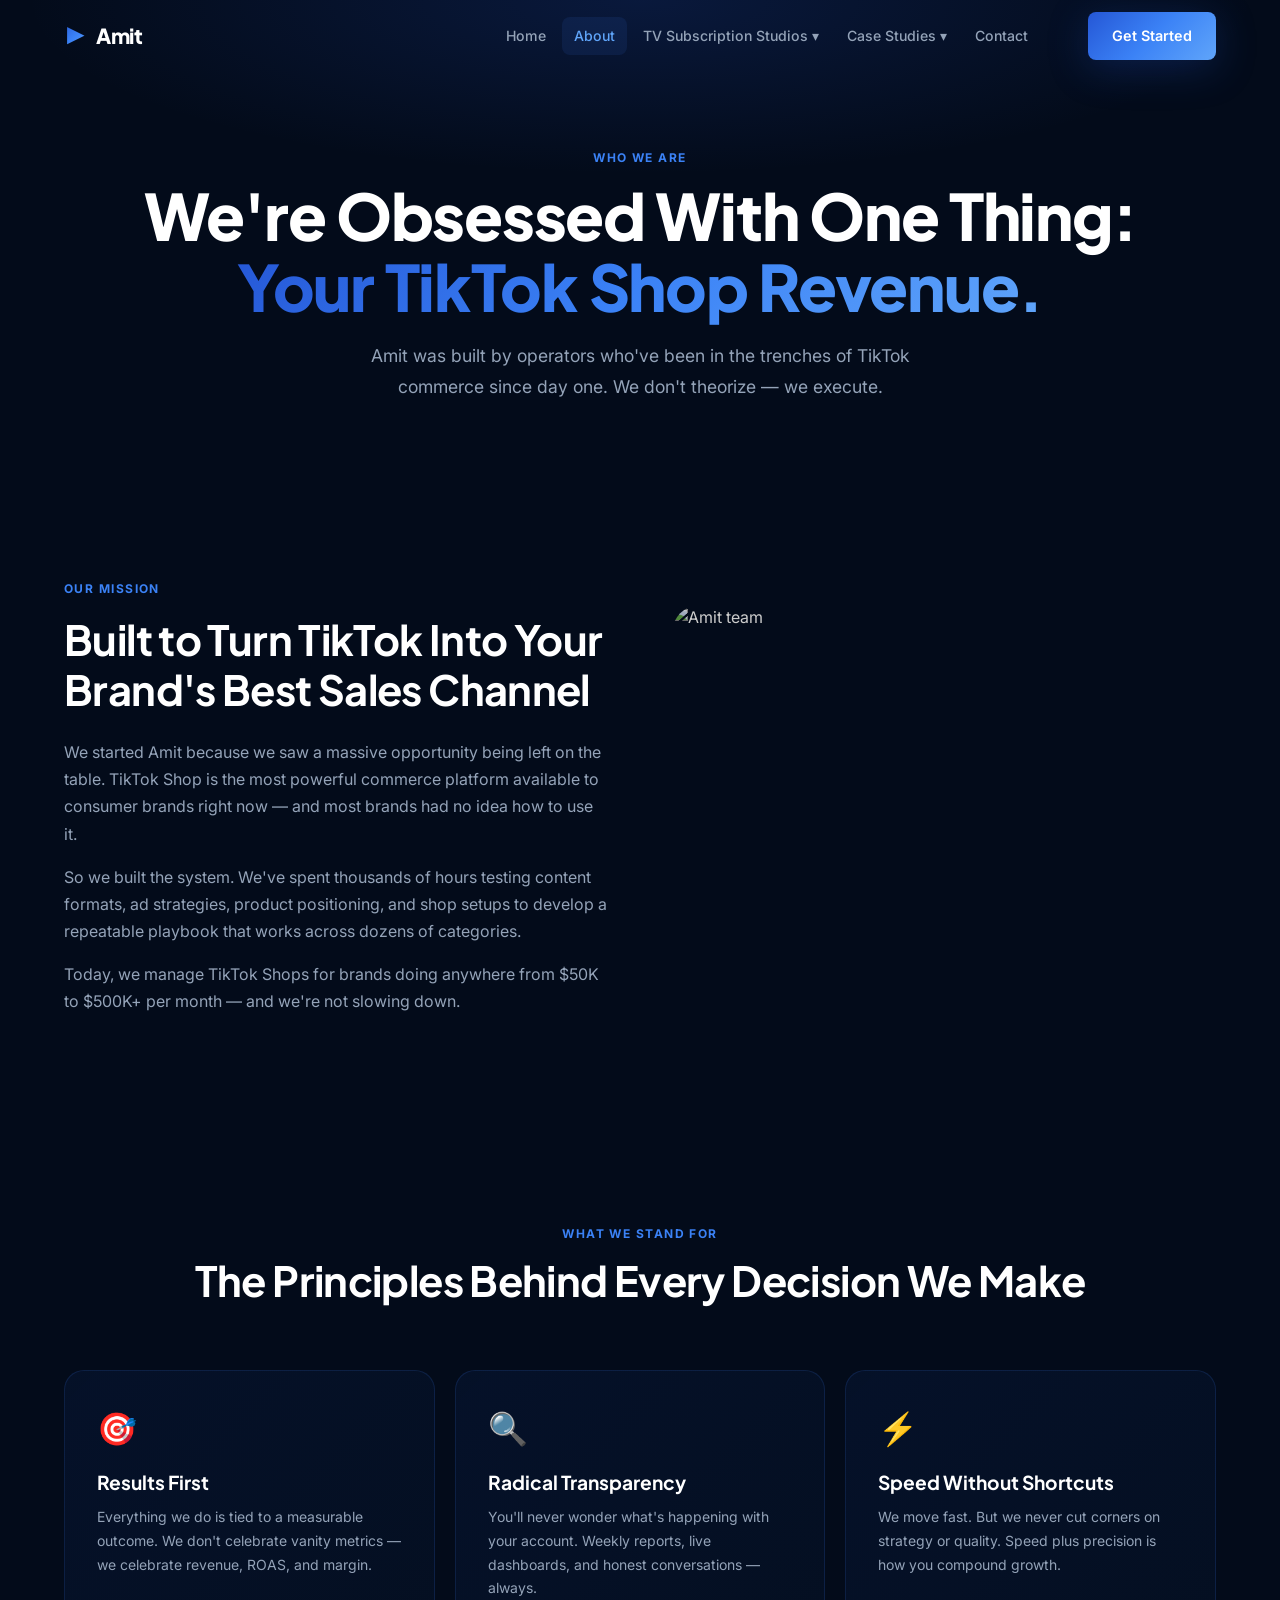
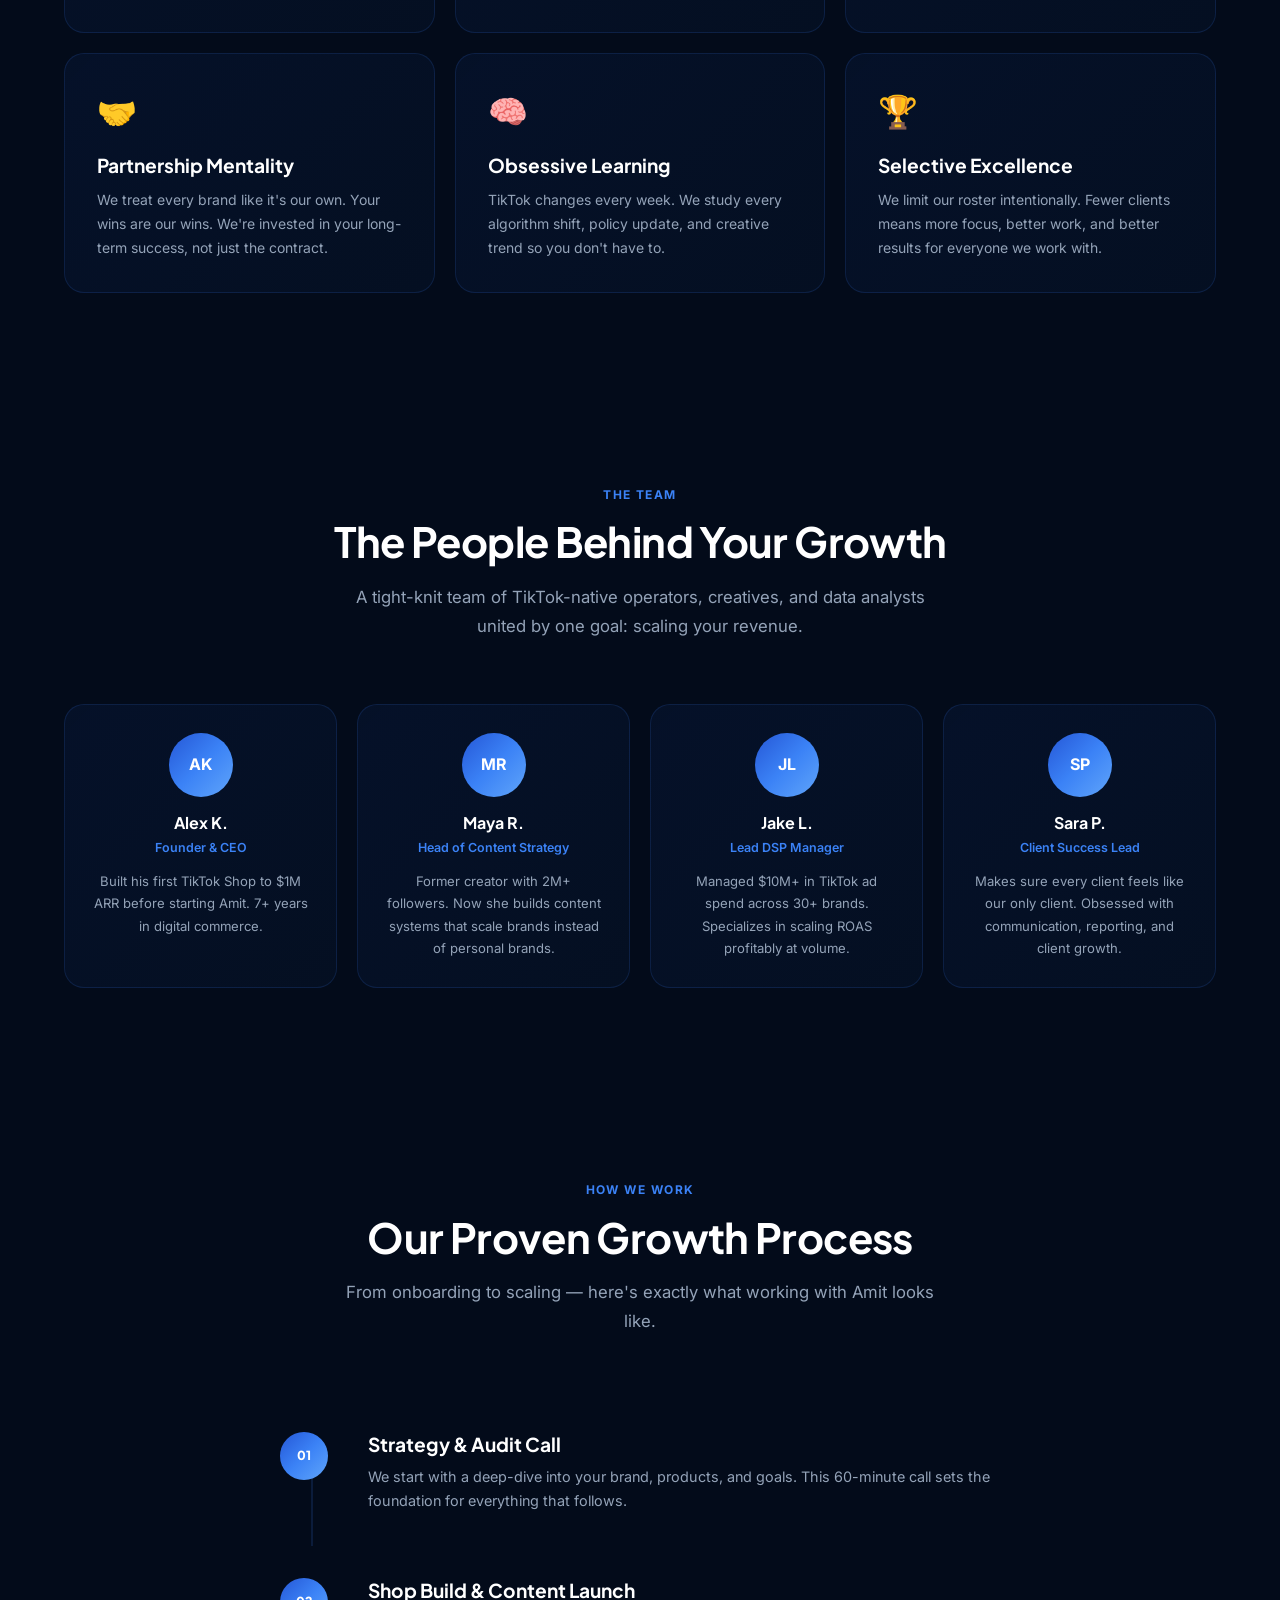
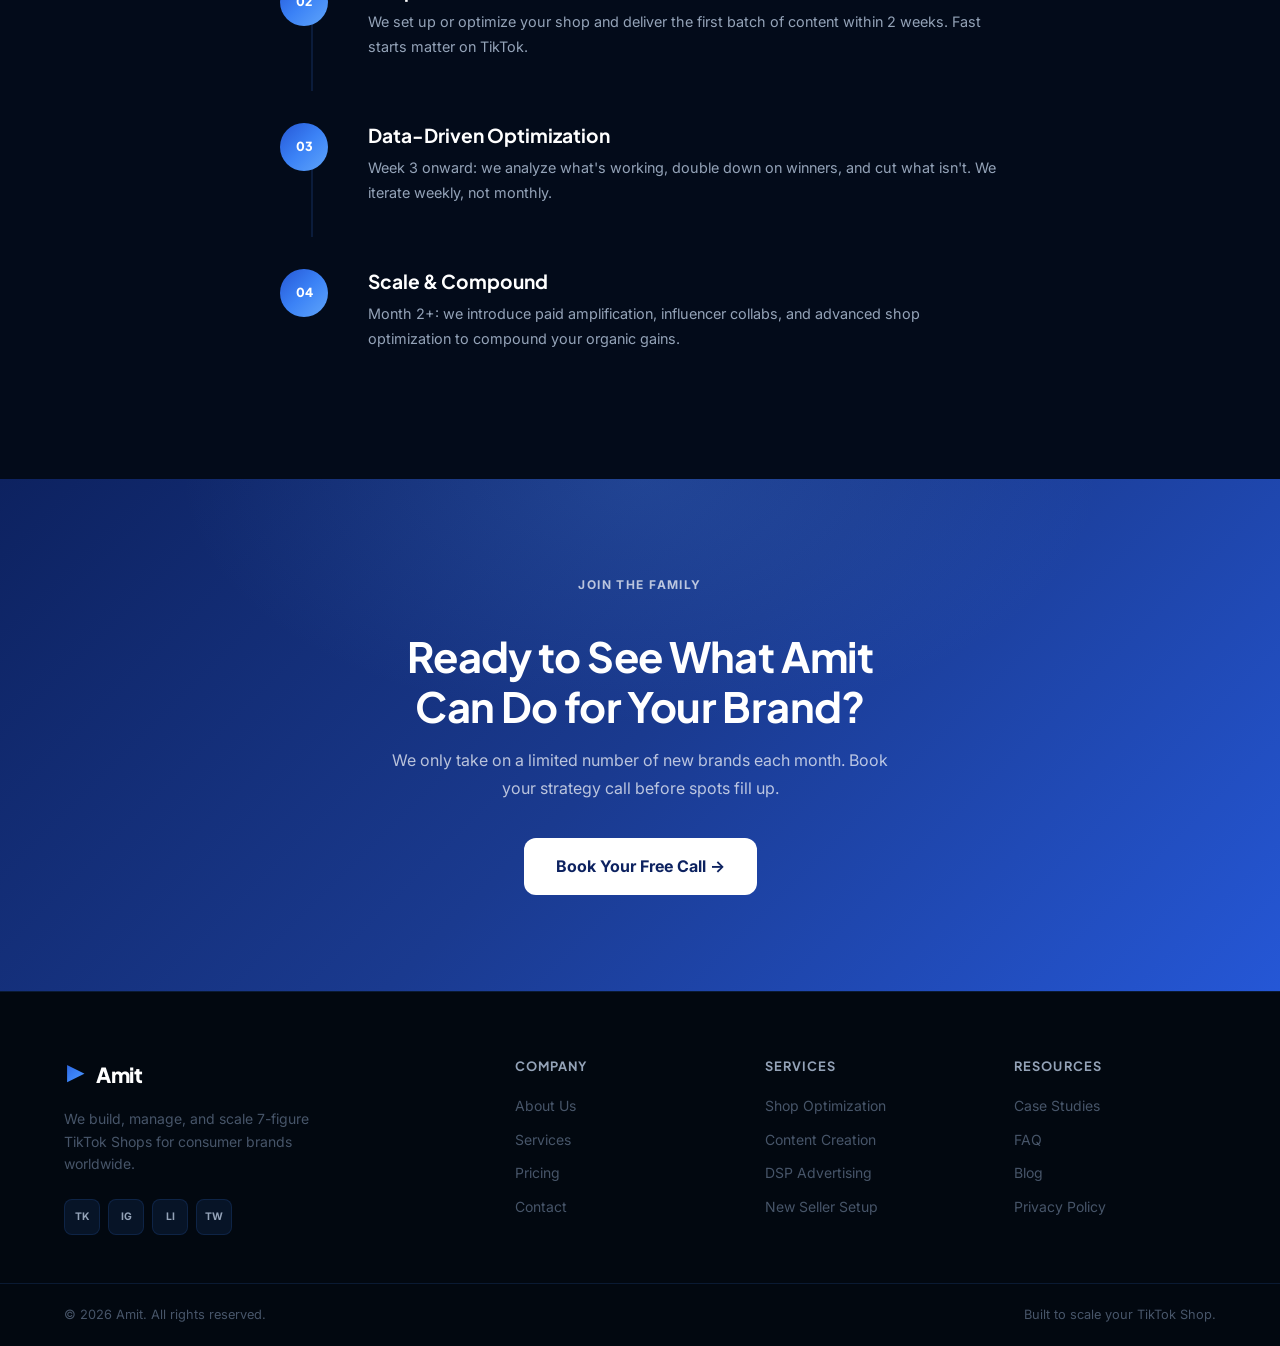
==== commit 879c533b: "first commit1" ====
--- a/about.html
+++ b/about.html
@@ -3,7 +3,7 @@
 <head>
   <meta charset="UTF-8" />
   <meta name="viewport" content="width=device-width, initial-scale=1.0" />
-  <title>About Tokverse – TikTok Shop Growth Agency</title>
+  <title>About Amit – TikTok Shop Growth Agency</title>
   <link rel="stylesheet" href="css/style.css" />
   <link href="https://fonts.googleapis.com/css2?family=Inter:wght@300;400;500;600;700;800;900&family=Plus+Jakarta+Sans:wght@400;500;600;700;800&display=swap" rel="stylesheet" />
 </head>
@@ -14,7 +14,7 @@
     <nav class="nav container">
       <a href="index.html" class="logo">
         <span class="logo-icon">▶</span>
-        <span class="logo-text">Tokverse</span>
+        <span class="logo-text">Amit</span>
       </a>
       <ul class="nav-links" id="navLinks">
         <li><a href="index.html" class="nav-link">Home</a></li>
@@ -48,7 +48,7 @@
     <div class="container">
       <p class="eyebrow">WHO WE ARE</p>
       <h1>We're Obsessed With One Thing:<br/><span class="gradient-text">Your TikTok Shop Revenue.</span></h1>
-      <p class="page-hero-sub">Tokverse was built by operators who've been in the trenches of TikTok commerce since day one. We don't theorize — we execute.</p>
+      <p class="page-hero-sub">Amit was built by operators who've been in the trenches of TikTok commerce since day one. We don't theorize — we execute.</p>
     </div>
   </section>
 
@@ -58,12 +58,12 @@
       <div class="mission-content">
         <p class="eyebrow">OUR MISSION</p>
         <h2>Built to Turn TikTok Into Your Brand's Best Sales Channel</h2>
-        <p>We started Tokverse because we saw a massive opportunity being left on the table. TikTok Shop is the most powerful commerce platform available to consumer brands right now — and most brands had no idea how to use it.</p>
+        <p>We started Amit because we saw a massive opportunity being left on the table. TikTok Shop is the most powerful commerce platform available to consumer brands right now — and most brands had no idea how to use it.</p>
         <p>So we built the system. We've spent thousands of hours testing content formats, ad strategies, product positioning, and shop setups to develop a repeatable playbook that works across dozens of categories.</p>
         <p>Today, we manage TikTok Shops for brands doing anywhere from $50K to $500K+ per month — and we're not slowing down.</p>
       </div>
       <div class="mission-image">
-        <img src="https://images.unsplash.com/photo-1552581234-26160f608093?w=600&q=80" alt="Tokverse team" />
+        <img src="https://images.unsplash.com/photo-1552581234-26160f608093?w=600&q=80" alt="Amit team" />
       </div>
     </div>
   </section>
@@ -123,7 +123,7 @@
           <div class="team-avatar">AK</div>
           <h3>Alex K.</h3>
           <div class="team-role">Founder & CEO</div>
-          <p>Built his first TikTok Shop to $1M ARR before starting Tokverse. 7+ years in digital commerce.</p>
+          <p>Built his first TikTok Shop to $1M ARR before starting Amit. 7+ years in digital commerce.</p>
         </div>
         <div class="team-card">
           <div class="team-avatar">MR</div>
@@ -153,7 +153,7 @@
       <div class="section-header">
         <p class="eyebrow">HOW WE WORK</p>
         <h2>Our Proven Growth Process</h2>
-        <p class="section-sub">From onboarding to scaling — here's exactly what working with Tokverse looks like.</p>
+        <p class="section-sub">From onboarding to scaling — here's exactly what working with Amit looks like.</p>
       </div>
       <div class="process-timeline">
         <div class="process-step">
@@ -192,7 +192,7 @@
   <section class="cta-banner">
     <div class="container cta-content">
       <p class="eyebrow">JOIN THE FAMILY</p>
-      <h2>Ready to See What Tokverse<br/>Can Do for Your Brand?</h2>
+      <h2>Ready to See What Amit<br/>Can Do for Your Brand?</h2>
       <p>We only take on a limited number of new brands each month. Book your strategy call before spots fill up.</p>
       <a href="contact.html" class="btn btn-white btn-lg">Book Your Free Call →</a>
     </div>
@@ -204,7 +204,7 @@
       <div class="footer-brand">
         <a href="index.html" class="logo">
           <span class="logo-icon">▶</span>
-          <span class="logo-text">Tokverse</span>
+          <span class="logo-text">Amit</span>
         </a>
         <p>We build, manage, and scale 7-figure TikTok Shops for consumer brands worldwide.</p>
         <div class="social-links">
@@ -244,7 +244,7 @@
     </div>
     <div class="footer-bottom">
       <div class="container">
-        <p>© 2026 Tokverse. All rights reserved.</p>
+        <p>© 2026 Amit. All rights reserved.</p>
         <p>Built to scale your TikTok Shop.</p>
       </div>
     </div>
--- a/css/style.css
+++ b/css/style.css
@@ -1,5 +1,5 @@
 /* =====================================================
-   TOKVERSE – Blue Theme CSS
+   AMIT – Blue Theme CSS
    ===================================================== */
 
 /* ---- RESET & BASE ---- */
